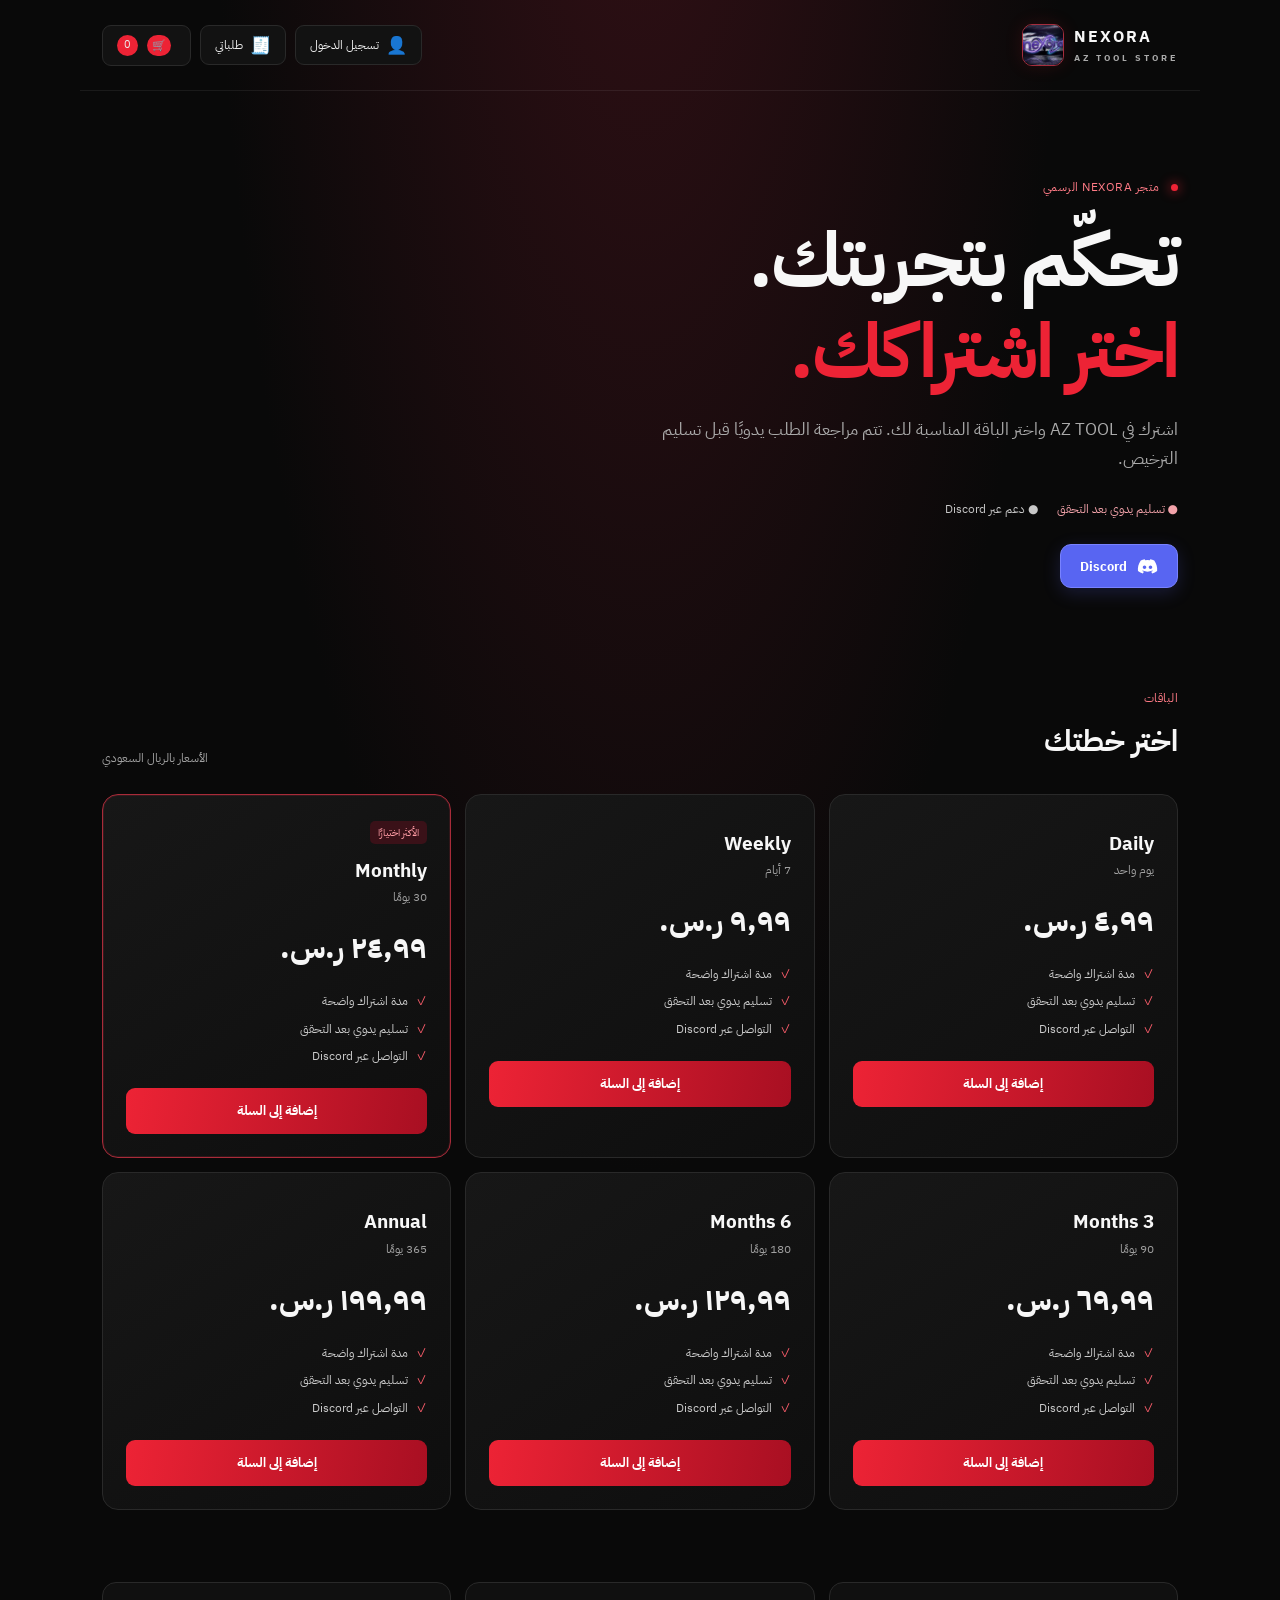
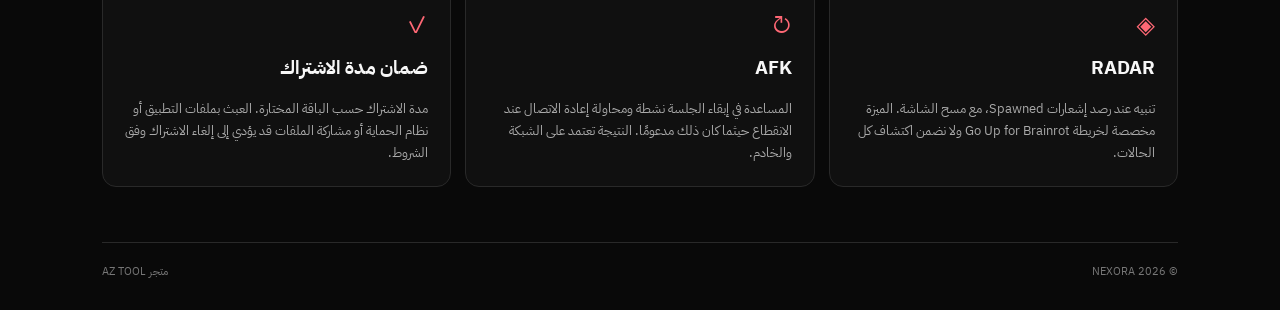
==== index.html @ 72d1bf0b "Add bank transfer option to checkout" ====
<!doctype html>
<html lang="ar" dir="rtl"><head><meta charset="utf-8"><meta name="viewport" content="width=device-width,initial-scale=1"><meta name="theme-color" content="#090909"><meta name="description" content="NEXORA — متجر AZ TOOL الرسمي"><title>NEXORA | AZ TOOL</title><link rel="icon" href="/IMG_4552.jpg" type="image/jpeg"><link rel="stylesheet" href="/style.css"></head><body>
<header class="top"><a class="brand" href="#"><img class="brand-logo" src="/IMG_4552.jpg" alt="NEXORA"><span>NEXORA<small>AZ TOOL STORE</small></span></a><nav class="top-actions"><button class="nav-button" id="account-open" type="button"><span class="nav-icon">👤</span><span id="account-label">تسجيل الدخول</span></button><button class="nav-button" id="orders-open" type="button" hidden><span class="nav-icon">🧾</span> طلباتي</button><button class="nav-button cart-button" id="cart-open" type="button"><span class="nav-icon">🛒</span><span id="cart-count">0</span></button></nav></header>
<main><section class="hero"><div class="eyebrow"><span class="dot"></span> متجر NEXORA الرسمي</div><h1>تحكّم بتجربتك.<br><em>اختر اشتراكك.</em></h1><p>اشترك في AZ TOOL واختر الباقة المناسبة لك. تتم مراجعة الطلب يدويًا قبل تسليم الترخيص.</p><div class="hero-tags"><span>● تسليم يدوي بعد التحقق</span><span>● دعم عبر Discord</span></div><div class="hero-community"><a class="discord-button" href="https://discord.gg/yvsZAVZ2n" target="_blank" rel="noopener noreferrer" aria-label="Discord"><svg viewBox="0 0 24 24" aria-hidden="true"><path fill="currentColor" d="M19.7 5.1a18.2 18.2 0 0 0-4.5-1.4l-.6 1.2a16.7 16.7 0 0 0-5.2 0l-.6-1.2a18.2 18.2 0 0 0-4.5 1.4C1.5 9.2.7 13.2 1.1 17.1a18.4 18.4 0 0 0 5.6 2.8l1.2-1.9-1.9-.9.5-.4c3.6 1.7 7.5 1.7 11.1 0l.5.4-1.9.9 1.2 1.9a18.4 18.4 0 0 0 5.6-2.8c.5-4.5-.8-8.5-3.3-12ZM8.6 14.8c-1.1 0-2-.9-2-2s.9-2 2-2 2 .9 2 2-.9 2-2 2Zm6.8 0c-1.1 0-2-.9-2-2s.9-2 2-2 2 .9 2 2-.9 2-2 2Z"/></svg><span>Discord</span></a></div></section><section class="products"><div class="section-heading"><div><span class="eyebrow">الباقات</span><h2>اختر خطتك</h2></div><span class="muted">الأسعار بالريال السعودي</span></div><div id="plans" class="plan-grid"></div></section><section class="features"><article><span class="feature-icon">◈</span><h3>RADAR</h3><p>تنبيه عند رصد إشعارات Spawned، مع مسح الشاشة. الميزة مخصصة لخريطة Go Up for Brainrot ولا نضمن اكتشاف كل الحالات.</p></article><article><span class="feature-icon">↻</span><h3>AFK</h3><p>المساعدة في إبقاء الجلسة نشطة ومحاولة إعادة الاتصال عند الانقطاع حيثما كان ذلك مدعومًا. النتيجة تعتمد على الشبكة والخادم.</p></article><article><span class="feature-icon">✓</span><h3>ضمان مدة الاشتراك</h3><p>مدة الاشتراك حسب الباقة المختارة. العبث بملفات التطبيق أو نظام الحماية أو مشاركة الملفات قد يؤدي إلى إلغاء الاشتراك وفق الشروط.</p></article></section><footer><span>© <span id="year"></span> NEXORA</span><span>متجر AZ TOOL</span></footer></main>
<dialog id="cart-dialog"><div class="dialog-content"><button type="button" class="close" data-close="cart-dialog">×</button><span class="eyebrow">مشترياتك</span><h2>سلة NEXORA</h2><div id="cart-content" class="cart-content"></div><button class="primary wide" id="cart-checkout" type="button" disabled>متابعة الطلب</button></div></dialog>
<dialog id="account-dialog"><div class="dialog-content"><button type="button" class="close" data-close="account-dialog">×</button><span class="eyebrow">NEXORA ACCOUNT</span><h2 id="account-title">تسجيل الدخول</h2><div id="customer-login"><p>سجّل الدخول برمز تحقق يصلك على بريدك الإلكتروني.</p><form id="request-code-form"><label for="customer-first-name">الاسم الأول</label><input id="customer-first-name" type="text" required maxlength="40" autocomplete="given-name" placeholder="مثال: أحمد"><label for="customer-email">البريد الإلكتروني</label><input id="customer-email" type="email" required maxlength="160" placeholder="you@example.com"><button class="primary wide" type="submit">إرسال رمز التحقق</button></form><form id="verify-code-form" hidden><label for="customer-code">رمز التحقق</label><input id="customer-code" inputmode="numeric" pattern="[0-9]{6}" maxlength="6" required placeholder="000000"><button class="primary wide" type="submit">تأكيد الدخول</button><div class="auth-actions"><button class="text-button" id="change-email" type="button">استخدام بريد آخر</button><button class="text-button" id="resend-code" type="button">إعادة إرسال رمز التحقق</button></div></form><p id="customer-auth-status" class="status" role="status"></p><p class="fineprint">لن نطلب منك كلمة مرور. رمز التحقق صالح لمدة 10 دقائق.</p></div><div id="customer-area" hidden><div class="profile-card"><div class="profile-avatar" aria-hidden="true"><span>🤖</span><i></i></div><div class="profile-identity"><strong id="profile-name">عميل NEXORA</strong><span id="profile-email"></span></div></div><div class="profile-divider"></div><button id="customer-logout" class="secondary wide" type="button">تسجيل الخروج</button></div></div></dialog>
<dialog id="orders-dialog"><div class="dialog-content"><button type="button" class="close" data-close="orders-dialog">×</button><span class="eyebrow">ORDER HISTORY</span><h2>طلباتي</h2><button id="refresh-orders" class="secondary wide" type="button">↻ تحديث الطلبات</button><div id="customer-orders" class="orders-list"></div></div></dialog>
<dialog id="success-dialog"><div class="dialog-content success-content"><div class="success-mark" aria-hidden="true">✓</div><span class="eyebrow">NEXORA • THANK YOU</span><h2>شكرًا لثقتك في NEXORA!</h2><p class="success-message">تم تأكيد الدفع تلقائيًا عبر PayPal وتحديث حالة طلبك إلى مدفوع. فريقنا بيتولى مراجعة التسليم.</p><div class="success-order-box"><small>رقم الطلب</small><strong id="success-order-ids"></strong></div><p id="success-email-note" class="success-email-note"></p><button class="primary wide" id="success-view-orders" type="button">متابعة طلباتي</button><button class="text-button" id="success-close" type="button">العودة للمتجر</button></div></dialog>
<dialog id="checkout"><form id="order-form"><button type="button" class="close" id="close-modal">×</button><span class="eyebrow">إتمام الطلب</span><h2 id="chosen-name">الباقة</h2><p id="chosen-price" class="price-line"></p><input type="hidden" id="plan-id" name="planId"><label for="discord">اسم مستخدم Discord <b>*</b></label><input id="discord" name="discord" required maxlength="80" placeholder="مثال: username أو username#0000"><p class="fineprint">سيتم ربط الطلب ببريد حسابك. أكمل الدفع بأمان عبر PayPal.</p><div class="payment-divider"><span>أو</span></div><button type="button" id="bank-transfer-toggle" class="secondary wide">تحويل بنك الراجحي</button><section id="bank-transfer-panel" class="bank-transfer-panel" hidden><h3>بيانات التحويل البنكي</h3><div class="bank-detail"><small>اسم صاحب الحساب</small><strong id="bank-account-name"></strong></div><div class="bank-detail"><small>رقم الحساب</small><strong id="bank-account-number" dir="ltr"></strong><button type="button" class="text-button copy-bank" data-copy-target="bank-account-number">نسخ</button></div><div class="bank-detail"><small>الآيبان</small><strong id="bank-iban" dir="ltr"></strong><button type="button" class="text-button copy-bank" data-copy-target="bank-iban">نسخ</button></div><label for="bank-receipt">ارفق الإيصال</label><input id="bank-receipt" type="file" accept="image/jpeg,image/png,image/webp" required><small class="fineprint">صورة JPG أو PNG أو WEBP، بحد أقصى 5 ميجابايت.</small><button type="button" id="bank-transfer-submit" class="primary wide">إرسال الإيصال</button><p class="fineprint">إرسال الإيصال لا يعني تأكيد الدفع. تتم مراجعة التحويل يدويًا بعد التحقق من وصول المبلغ.</p></section><div id="paypal-buttons"></div><p id="form-status" role="status" class="status"></p></form></dialog><script src="/app.js" defer></script></body></html>
---- style.css ----
@import url('https://fonts.googleapis.com/css2?family=IBM+Plex+Sans+Arabic:wght@400;500;600;700&display=swap');
:root{color-scheme:dark;--bg:#090909;--panel:#121212;--line:#292929;--text:#f7f7f7;--muted:#a0a0a0;--red:#ed2335;--red2:#a80f22}*{box-sizing:border-box}body{margin:0;background:radial-gradient(ellipse at 50% -20%,#341016 0,transparent 48%),var(--bg);color:var(--text);font-family:'IBM Plex Sans Arabic',system-ui,sans-serif;line-height:1.7}a{color:inherit;text-decoration:none}.top{max-width:1120px;margin:auto;padding:24px 22px;display:flex;align-items:center;justify-content:space-between;border-bottom:1px solid #ffffff12}.brand{display:flex;gap:12px;align-items:center;font-weight:800;letter-spacing:2px;direction:ltr}.brand small{display:block;color:#aaa;font-size:9px;letter-spacing:3px}.brand-mark{display:grid;place-items:center;width:42px;height:42px;background:var(--red);border-radius:12px;font-size:23px;color:white;box-shadow:0 0 32px #ed233533}.admin-link{font-size:13px;color:#ddd;border:1px solid var(--line);padding:7px 13px;border-radius:9px}.admin-link:hover{border-color:var(--red)}main{max-width:1120px;margin:auto;padding:0 22px}.hero{padding:86px 0 72px;max-width:740px}.eyebrow{font-size:12px;color:#ff7b86;letter-spacing:.5px}.dot{display:inline-block;width:7px;height:7px;background:var(--red);border-radius:50%;margin-left:8px;box-shadow:0 0 12px var(--red)}h1{font-size:clamp(42px,7vw,76px);line-height:1.2;letter-spacing:-2px;margin:18px 0}h1 em{font-style:normal;color:var(--red)}.hero>p{color:#aaa;max-width:560px;font-size:17px}.hero-tags{display:flex;gap:18px;flex-wrap:wrap;color:#c8c8c8;font-size:12px;margin-top:25px}.hero-tags span:first-child{color:#f3a3aa}.products{padding:24px 0 72px}.section-heading{display:flex;align-items:end;justify-content:space-between;margin-bottom:25px}.section-heading h2,.terms h2{margin:3px 0;font-size:30px}.muted{color:var(--muted);font-size:12px}.plan-grid{display:grid;grid-template-columns:repeat(3,minmax(0,1fr));gap:14px}.plan{position:relative;border:1px solid var(--line);background:linear-gradient(145deg,#171717,#0e0e0e);padding:23px;border-radius:16px;min-width:0;transition:.2s}.plan:hover{border-color:#a62a37;transform:translateY(-3px)}.plan.popular{border-color:#a82b39;box-shadow:inset 0 0 0 1px #a82b3933}.badge{display:inline-block;background:#3a1118;color:#ff9ca5;border-radius:5px;padding:3px 8px;font-size:10px}.plan h3{font-size:19px;margin:10px 0 0}.plan .duration{color:var(--muted);font-size:12px}.amount{font-size:31px;font-weight:700;direction:ltr;text-align:right;margin:15px 0}.amount small{font-size:12px;color:var(--muted);font-weight:400}.plan ul{list-style:none;padding:0;margin:16px 0 22px;color:#ccc;font-size:12px}.plan li{margin:7px 0}.plan li:before{content:'✓';color:#f45b68;margin-left:8px}.primary{border:0;border-radius:9px;background:linear-gradient(100deg,var(--red),var(--red2));color:white;font:inherit;font-size:13px;font-weight:700;padding:12px 17px;cursor:pointer}.primary:hover{filter:brightness(1.12)}.wide{width:100%}.features{display:grid;grid-template-columns:repeat(3,minmax(0,1fr));gap:14px;padding:0 0 55px}.features article,.terms{border:1px solid var(--line);background:#101010;border-radius:14px;padding:22px}.feature-icon{color:#ff6875;font-size:24px}.features h3{margin:7px 0}.features p,.terms p{color:#aaa;font-size:13px;margin-bottom:0}.terms{margin-bottom:40px}.terms h2{font-size:22px}footer{border-top:1px solid var(--line);padding:20px 0 28px;display:flex;justify-content:space-between;color:#777;font-size:11px}dialog{border:1px solid #393939;border-radius:18px;background:#111;color:var(--text);width:min(480px,calc(100% - 28px));padding:0;box-shadow:0 20px 100px #000b}dialog::backdrop{background:#000b;backdrop-filter:blur(5px)}dialog form{padding:27px;position:relative}.close{position:absolute;left:20px;top:14px;background:none;border:0;color:#aaa;font-size:28px;cursor:pointer}dialog h2{margin:8px 0}.price-line{color:#ff6b77;font-size:21px;font-weight:700;margin:0 0 20px}label{display:block;font-size:12px;color:#ccc;margin:15px 0 6px}label b{color:#ff6674}input{width:100%;background:#090909;border:1px solid #333;color:white;border-radius:8px;padding:12px;font:inherit;font-size:14px;outline:none}input:focus{border-color:var(--red)}.fineprint{color:#888;font-size:11px;margin:16px 0}.status{font-size:12px;color:#ff8d97}.status:empty{display:none}@media(max-width:800px){.plan-grid{grid-template-columns:repeat(2,minmax(0,1fr))}.features{grid-template-columns:1fr}.hero{padding:60px 0}.section-heading{align-items:start;gap:10px;flex-direction:column}}@media(max-width:480px){.plan-grid{grid-template-columns:1fr}.top{padding:17px}.hero h1{letter-spacing:-1px}.plan{padding:20px}main{padding:0 16px}}
.top-actions{display:flex;align-items:center;gap:9px}.nav-button{border:1px solid var(--line);background:#121212;color:#eee;border-radius:9px;padding:9px 14px;font:inherit;font-size:12px;cursor:pointer}.nav-button:hover{border-color:var(--red)}.cart-button span{display:inline-grid;place-items:center;min-width:21px;height:21px;margin-right:5px;padding:0 5px;border-radius:20px;background:var(--red);font-size:11px}.dialog-content{padding:28px;position:relative}.dialog-content h2{margin:8px 0 16px}.dialog-content>p{color:#aaa;font-size:13px}.cart-content{border-top:1px solid var(--line);border-bottom:1px solid var(--line);padding:14px 0;margin:18px 0}.cart-line{display:flex;align-items:center;gap:12px;justify-content:space-between;flex-wrap:wrap}.cart-line div{display:flex;flex-direction:column}.cart-line small{color:var(--muted);font-size:11px}.cart-price{color:#ff7883}.remove-cart{background:none;border:0;color:#ff8790;font:inherit;font-size:11px;cursor:pointer}.cart-line+.cart-line{margin-top:13px;padding-top:13px;border-top:1px solid var(--line)}.cart-total{display:flex;justify-content:space-between;align-items:center;margin-top:16px;padding-top:14px;border-top:1px solid var(--line);color:#ff9aa3}.cart-total strong:first-child{color:var(--text)}.coming-soon{border:1px solid #57232b;background:#241015;color:#ffabb2;border-radius:10px;padding:13px;text-align:center;font-size:12px;margin:18px 0}.nav-button:focus-visible,.primary:focus-visible{outline:2px solid #ff8992;outline-offset:3px}@media(max-width:480px){.top-actions{gap:6px}.nav-button{padding:8px 10px;font-size:11px}.dialog-content{padding:24px 19px}}

.top{position:relative;justify-content:space-between}.top-actions{display:flex;align-items:center;gap:22px;margin-right:auto}.nav-button{display:inline-flex;align-items:center;justify-content:center;gap:7px}.nav-icon{font-size:17px;line-height:1}.cart-button span#cart-count{margin:0 2px 0 0}.brand{margin-left:auto}
@media(max-width:480px){.top-actions{gap:14px}.nav-button{padding:8px 11px}}

/* Header: account and cart on opposite corners, brand centered */
.top{position:relative;min-height:90px;justify-content:center}
.brand{position:absolute;left:50%;transform:translateX(-50%);margin:0}
.top-actions{position:absolute;inset:0;display:flex;align-items:center;justify-content:space-between;gap:0;margin:0;padding:0 22px;pointer-events:none}
.top-actions .nav-button{pointer-events:auto}
@media(max-width:480px){.top{min-height:78px}.top-actions{padding:0 16px}.brand{transform:translateX(-50%) scale(.9)}}

/* Prevent selecting storefront copy while keeping form fields usable */
body{ -webkit-user-select:none; user-select:none }
input,textarea,[contenteditable="true"]{-webkit-user-select:text;user-select:text}

/* NEXORA customer account and order history */
.text-button{display:block;margin:12px auto 0;background:none;border:0;color:#ff8992;font:inherit;font-size:12px;cursor:pointer}
.secondary{border:1px solid #444;background:#191919;color:#eee;border-radius:9px;padding:12px;font:inherit;font-size:13px;cursor:pointer}
.orders-list{max-height:55vh;overflow:auto;margin:14px 0}
.order-card{border:1px solid #343434;border-radius:14px;padding:16px;margin:12px 0;background:linear-gradient(145deg,#191316,#101010);box-shadow:0 8px 25px #0005}
.order-card-head{display:flex;align-items:center;justify-content:space-between;gap:10px;padding-bottom:12px;border-bottom:1px solid #ffffff18}
.order-card-head div,.order-details div{display:flex;flex-direction:column;gap:3px}
.order-card small,.order-details small{font-size:10px;color:#999}
.order-card-head strong{font-size:13px;direction:ltr}
.order-status{font-size:11px;border-radius:30px;padding:5px 10px;background:#30240f;color:#ffd37b}
.status-paid{background:#123222;color:#83e6aa}.status-delivered{background:#102b36;color:#83dfff}.status-cancelled{background:#35151b;color:#ff9ba5}
.order-details{display:grid;grid-template-columns:repeat(2,minmax(0,1fr));gap:13px;padding:14px 0}
.order-details strong{font-size:12px}
.order-events{border-top:1px solid #ffffff15;padding-top:7px}
.order-events p{font-size:11px;color:#ccc;margin:8px 0}
.order-events p span{display:inline-block;width:6px;height:6px;background:#ed2335;border-radius:50%;margin-left:6px}
.order-events small{display:block;margin:2px 14px 0}
.invoice-link{display:block;text-align:center;text-decoration:none;background:#35131a;color:#ffb2b9;border:1px solid #7d2632;border-radius:8px;padding:10px;font-size:12px;margin-top:12px}
.empty-orders{text-align:center;border:1px dashed #444;border-radius:14px;padding:25px 15px;color:#aaa}
.empty-orders span{display:block;font-size:28px;margin-bottom:8px}.empty-orders strong{color:#eee}.empty-orders p{font-size:12px}
@media(max-width:480px){.order-details{grid-template-columns:repeat(2,minmax(0,1fr))}}

.brand-logo{display:block;width:42px;height:42px;object-fit:cover;border-radius:12px;border:1px solid #b43a49;box-shadow:0 0 24px #ed233533}

/* Header brand logo stays inside its original compact mark; no centered overlay */
.top{position:relative;min-height:80px;justify-content:space-between}
.brand{position:static;left:auto;transform:none;margin:0;display:flex;align-items:center;gap:10px}
.brand-logo{width:42px;height:42px;min-width:42px;object-fit:contain;object-position:center;background:#151015;padding:3px;border-radius:12px;border:1px solid #a52d3d;box-shadow:0 0 18px #ed233522}
.top-actions{position:static;inset:auto;display:flex;align-items:center;justify-content:flex-end;gap:9px;margin:0;padding:0;pointer-events:auto}
.top-actions .nav-button{pointer-events:auto}
.auth-actions{display:flex;align-items:center;justify-content:center;gap:18px;margin-top:10px}
.auth-actions .text-button{margin:0}
#refresh-orders{margin-top:12px}
@media(max-width:480px){.top{min-height:72px}.brand{transform:none}.brand-logo{width:38px;height:38px;min-width:38px}.top-actions{gap:6px}.auth-actions{gap:12px}}

/* Exact compact logo frame */
.brand-logo{display:block!important;width:42px!important;height:42px!important;min-width:42px!important;max-width:42px!important;max-height:42px!important;aspect-ratio:1/1;flex:0 0 42px;box-sizing:border-box;object-fit:contain!important;object-position:center;padding:0!important;margin:0!important;border:1px solid #a52d3d;border-radius:10px;background:#151015;box-shadow:0 0 18px #ed233522}
@media(max-width:480px){.brand-logo{width:42px!important;height:42px!important;min-width:42px!important;max-width:42px!important;flex-basis:42px}}


/* Separate customer profile from order history */
.profile-card{display:flex;align-items:center;gap:16px;padding:18px 0 22px}.profile-avatar{width:76px;height:76px;flex:0 0 76px;border-radius:50%;display:grid;place-items:center;position:relative;background:radial-gradient(circle at 35% 25%,#57313a,#21151a 62%,#111);border:2px solid #8f2938;box-shadow:0 0 25px #ed233522}.profile-avatar span{font-size:36px;filter:grayscale(.15)}.profile-avatar i{position:absolute;width:13px;height:13px;border-radius:50%;background:#39cf83;border:2px solid #111;bottom:1px;right:2px}.profile-identity{min-width:0;display:flex;flex-direction:column;gap:5px}.profile-identity strong{font-size:17px;color:#fff}.profile-identity span{font-size:12px;color:#aaa;direction:ltr;text-align:right;overflow-wrap:anywhere}.profile-divider{height:1px;background:#ffffff18;margin:0 0 18px}#orders-dialog .orders-list{max-height:60vh}#orders-dialog #refresh-orders{margin:0 0 12px}


/* Final logo sizing: image fills the frame edge-to-edge */
.brand-logo{
  display:block!important;
  width:42px!important;
  height:42px!important;
  min-width:42px!important;
  max-width:42px!important;
  min-height:42px!important;
  max-height:42px!important;
  flex:0 0 42px!important;
  aspect-ratio:1/1;
  box-sizing:border-box;
  object-fit:cover!important;
  object-position:center!important;
  padding:0!important;
  margin:0!important;
  border:1px solid #a52d3d!important;
  border-radius:10px!important;
  background:transparent!important;
}
@media(max-width:480px){
  .brand-logo{
    width:42px!important;height:42px!important;
    min-width:42px!important;max-width:42px!important;
    min-height:42px!important;max-height:42px!important;
    flex-basis:42px!important;
  }
}


/* Discord community link */
.discord-button{display:inline-flex;align-items:center;justify-content:center;gap:8px;min-height:40px;padding:8px 13px;border-radius:10px;background:#5865f2;border:1px solid #7882ff;color:#fff;font-size:12px;font-weight:700;line-height:1;transition:background .18s,transform .18s,box-shadow .18s;box-shadow:0 5px 18px #5865f233}
.discord-button svg{width:19px;height:19px;flex:0 0 19px}
.discord-button:hover{background:#4752c4;transform:translateY(-1px);box-shadow:0 7px 22px #5865f255}
@media(max-width:480px){.discord-button{min-height:36px;padding:7px 9px;gap:5px;font-size:10px}.discord-button svg{width:16px;height:16px;flex-basis:16px}}

/* Place Discord community CTA beneath the hero content */
.hero-community{display:flex;justify-content:flex-start;margin-top:25px}
.hero-community .discord-button{min-height:44px;padding:10px 19px;border-radius:11px;font-size:13px;gap:10px}
.hero-community .discord-button svg{width:21px;height:21px;flex-basis:21px}
@media(max-width:480px){.hero-community{margin-top:20px}.hero-community .discord-button{min-height:42px;padding:9px 16px}}


/* Order success / thank-you dialog */
.success-content{text-align:center;padding-top:34px}.success-mark{width:66px;height:66px;margin:4px auto 18px;display:grid;place-items:center;border-radius:50%;background:#123a29;border:1px solid #2c9c69;color:#79e6ad;font-size:36px;font-weight:700;box-shadow:0 0 30px #2c9c6922}.success-content h2{font-size:25px;margin:10px 0}.success-message{color:#d0d0d0;font-size:14px;line-height:1.9;margin:10px 0 18px}.success-order-box{padding:13px 15px;margin:18px 0;background:#191919;border:1px solid #343434;border-radius:10px;display:flex;flex-direction:column;gap:5px}.success-order-box small{font-size:11px;color:#999}.success-order-box strong{font-size:13px;color:#ff9aa3;overflow-wrap:anywhere}.success-email-note{font-size:12px;color:#aaa;line-height:1.8;margin:0 0 18px}.success-content .text-button{margin-top:14px}

/* PayPal checkout: prevent text/image selection while keeping the button clickable */
#paypal-buttons,
#paypal-buttons * {
  -webkit-user-select: none;
  user-select: none;
  -webkit-user-drag: none;
}
#paypal-buttons { cursor: pointer; }
#paypal-buttons iframe { cursor: pointer; }


/* PayPal button: remove the visible focus frame around the embedded checkout */
#paypal-buttons,
#paypal-buttons:focus,
#paypal-buttons:focus-within,
#paypal-buttons *:focus,
#paypal-buttons *:focus-visible {
  outline: none !important;
  box-shadow: none !important;
}


/* Remove the blue browser focus ring around the PayPal button area */
#paypal-buttons,
#paypal-buttons:focus,
#paypal-buttons:focus-within,
#paypal-buttons iframe,
#paypal-buttons iframe:focus,
#paypal-buttons button,
#paypal-buttons button:focus,
#paypal-buttons button:focus-visible {
  outline: 0 !important;
  border-color: transparent !important;
  box-shadow: none !important;
}
#paypal-buttons {
  -webkit-tap-highlight-color: transparent;
}
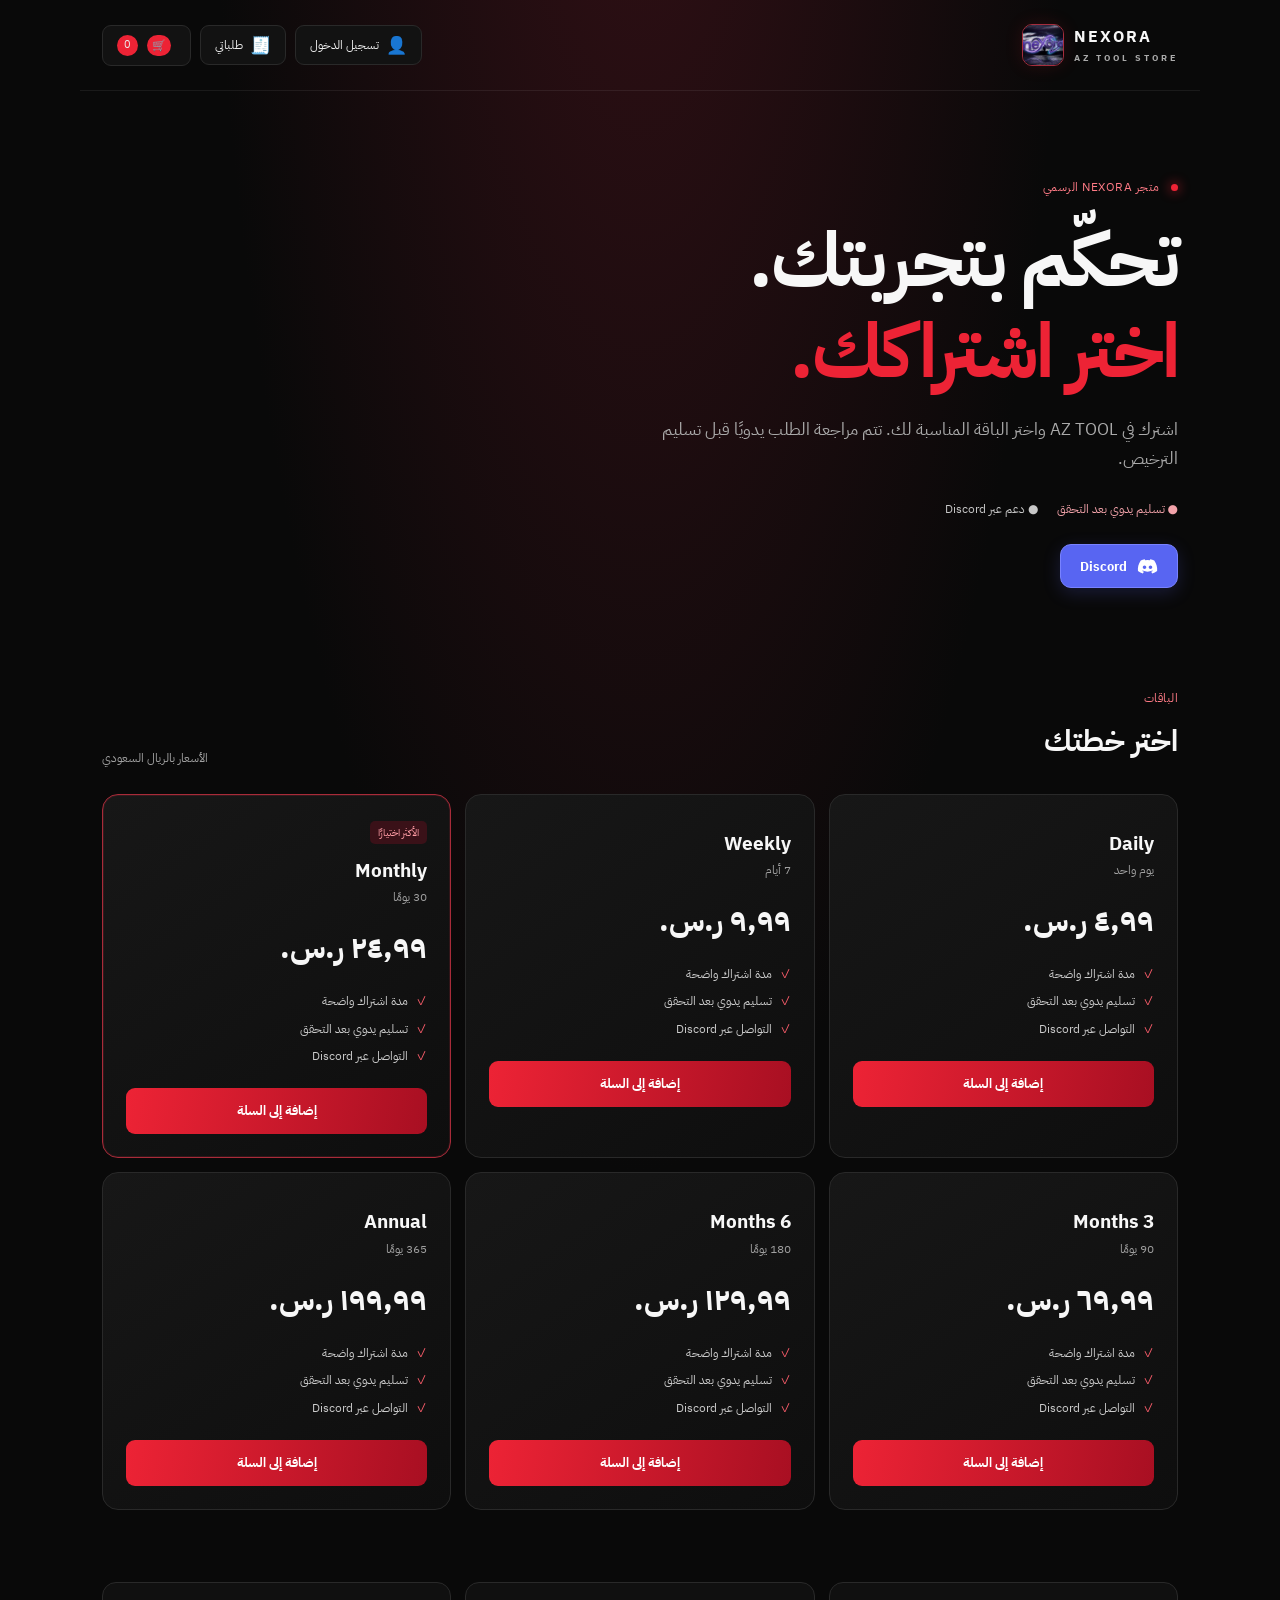
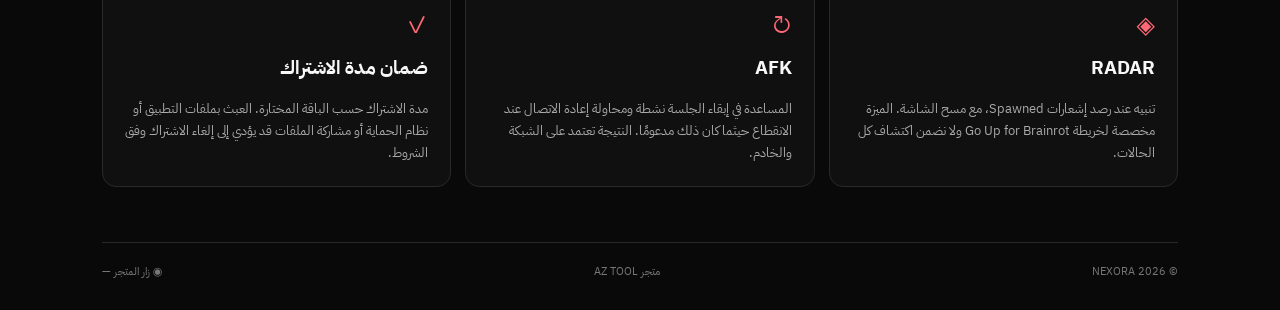
==== commit 2bc1d9f1: "Add read-only storefront visitor count" ====
--- a/index.html
+++ b/index.html
@@ -1,9 +1,9 @@
 <!doctype html>
 <html lang="ar" dir="rtl"><head><meta charset="utf-8"><meta name="viewport" content="width=device-width,initial-scale=1"><meta name="theme-color" content="#090909"><meta name="description" content="NEXORA — متجر AZ TOOL الرسمي"><title>NEXORA | AZ TOOL</title><link rel="icon" href="/IMG_4552.jpg" type="image/jpeg"><link rel="stylesheet" href="/style.css"></head><body>
 <header class="top"><a class="brand" href="#"><img class="brand-logo" src="/IMG_4552.jpg" alt="NEXORA"><span>NEXORA<small>AZ TOOL STORE</small></span></a><nav class="top-actions"><button class="nav-button" id="account-open" type="button"><span class="nav-icon">👤</span><span id="account-label">تسجيل الدخول</span></button><button class="nav-button" id="orders-open" type="button" hidden><span class="nav-icon">🧾</span> طلباتي</button><button class="nav-button cart-button" id="cart-open" type="button"><span class="nav-icon">🛒</span><span id="cart-count">0</span></button></nav></header>
-<main><section class="hero"><div class="eyebrow"><span class="dot"></span> متجر NEXORA الرسمي</div><h1>تحكّم بتجربتك.<br><em>اختر اشتراكك.</em></h1><p>اشترك في AZ TOOL واختر الباقة المناسبة لك. تتم مراجعة الطلب يدويًا قبل تسليم الترخيص.</p><div class="hero-tags"><span>● تسليم يدوي بعد التحقق</span><span>● دعم عبر Discord</span></div><div class="hero-community"><a class="discord-button" href="https://discord.gg/yvsZAVZ2n" target="_blank" rel="noopener noreferrer" aria-label="Discord"><svg viewBox="0 0 24 24" aria-hidden="true"><path fill="currentColor" d="M19.7 5.1a18.2 18.2 0 0 0-4.5-1.4l-.6 1.2a16.7 16.7 0 0 0-5.2 0l-.6-1.2a18.2 18.2 0 0 0-4.5 1.4C1.5 9.2.7 13.2 1.1 17.1a18.4 18.4 0 0 0 5.6 2.8l1.2-1.9-1.9-.9.5-.4c3.6 1.7 7.5 1.7 11.1 0l.5.4-1.9.9 1.2 1.9a18.4 18.4 0 0 0 5.6-2.8c.5-4.5-.8-8.5-3.3-12ZM8.6 14.8c-1.1 0-2-.9-2-2s.9-2 2-2 2 .9 2 2-.9 2-2 2Zm6.8 0c-1.1 0-2-.9-2-2s.9-2 2-2 2 .9 2 2-.9 2-2 2Z"/></svg><span>Discord</span></a></div></section><section class="products"><div class="section-heading"><div><span class="eyebrow">الباقات</span><h2>اختر خطتك</h2></div><span class="muted">الأسعار بالريال السعودي</span></div><div id="plans" class="plan-grid"></div></section><section class="features"><article><span class="feature-icon">◈</span><h3>RADAR</h3><p>تنبيه عند رصد إشعارات Spawned، مع مسح الشاشة. الميزة مخصصة لخريطة Go Up for Brainrot ولا نضمن اكتشاف كل الحالات.</p></article><article><span class="feature-icon">↻</span><h3>AFK</h3><p>المساعدة في إبقاء الجلسة نشطة ومحاولة إعادة الاتصال عند الانقطاع حيثما كان ذلك مدعومًا. النتيجة تعتمد على الشبكة والخادم.</p></article><article><span class="feature-icon">✓</span><h3>ضمان مدة الاشتراك</h3><p>مدة الاشتراك حسب الباقة المختارة. العبث بملفات التطبيق أو نظام الحماية أو مشاركة الملفات قد يؤدي إلى إلغاء الاشتراك وفق الشروط.</p></article></section><footer><span>© <span id="year"></span> NEXORA</span><span>متجر AZ TOOL</span></footer></main>
+<main><section class="hero"><div class="eyebrow"><span class="dot"></span> متجر NEXORA الرسمي</div><h1>تحكّم بتجربتك.<br><em>اختر اشتراكك.</em></h1><p>اشترك في AZ TOOL واختر الباقة المناسبة لك. تتم مراجعة الطلب يدويًا قبل تسليم الترخيص.</p><div class="hero-tags"><span>● تسليم يدوي بعد التحقق</span><span>● دعم عبر Discord</span></div><div class="hero-community"><a class="discord-button" href="https://discord.gg/yvsZAVZ2n" target="_blank" rel="noopener noreferrer" aria-label="Discord"><svg viewBox="0 0 24 24" aria-hidden="true"><path fill="currentColor" d="M19.7 5.1a18.2 18.2 0 0 0-4.5-1.4l-.6 1.2a16.7 16.7 0 0 0-5.2 0l-.6-1.2a18.2 18.2 0 0 0-4.5 1.4C1.5 9.2.7 13.2 1.1 17.1a18.4 18.4 0 0 0 5.6 2.8l1.2-1.9-1.9-.9.5-.4c3.6 1.7 7.5 1.7 11.1 0l.5.4-1.9.9 1.2 1.9a18.4 18.4 0 0 0 5.6-2.8c.5-4.5-.8-8.5-3.3-12ZM8.6 14.8c-1.1 0-2-.9-2-2s.9-2 2-2 2 .9 2 2-.9 2-2 2Zm6.8 0c-1.1 0-2-.9-2-2s.9-2 2-2 2 .9 2 2-.9 2-2 2Z"/></svg><span>Discord</span></a></div></section><section class="products"><div class="section-heading"><div><span class="eyebrow">الباقات</span><h2>اختر خطتك</h2></div><span class="muted">الأسعار بالريال السعودي</span></div><div id="plans" class="plan-grid"></div></section><section class="features"><article><span class="feature-icon">◈</span><h3>RADAR</h3><p>تنبيه عند رصد إشعارات Spawned، مع مسح الشاشة. الميزة مخصصة لخريطة Go Up for Brainrot ولا نضمن اكتشاف كل الحالات.</p></article><article><span class="feature-icon">↻</span><h3>AFK</h3><p>المساعدة في إبقاء الجلسة نشطة ومحاولة إعادة الاتصال عند الانقطاع حيثما كان ذلك مدعومًا. النتيجة تعتمد على الشبكة والخادم.</p></article><article><span class="feature-icon">✓</span><h3>ضمان مدة الاشتراك</h3><p>مدة الاشتراك حسب الباقة المختارة. العبث بملفات التطبيق أو نظام الحماية أو مشاركة الملفات قد يؤدي إلى إلغاء الاشتراك وفق الشروط.</p></article></section><footer><span>© <span id="year"></span> NEXORA</span><span>متجر AZ TOOL</span><span class="visitor-counter" aria-live="polite"><span aria-hidden="true">◉</span> زار المتجر <strong id="visitor-count">—</strong></span></footer></main>
 <dialog id="cart-dialog"><div class="dialog-content"><button type="button" class="close" data-close="cart-dialog">×</button><span class="eyebrow">مشترياتك</span><h2>سلة NEXORA</h2><div id="cart-content" class="cart-content"></div><button class="primary wide" id="cart-checkout" type="button" disabled>متابعة الطلب</button></div></dialog>
 <dialog id="account-dialog"><div class="dialog-content"><button type="button" class="close" data-close="account-dialog">×</button><span class="eyebrow">NEXORA ACCOUNT</span><h2 id="account-title">تسجيل الدخول</h2><div id="customer-login"><p>سجّل الدخول برمز تحقق يصلك على بريدك الإلكتروني.</p><form id="request-code-form"><label for="customer-first-name">الاسم الأول</label><input id="customer-first-name" type="text" required maxlength="40" autocomplete="given-name" placeholder="مثال: أحمد"><label for="customer-email">البريد الإلكتروني</label><input id="customer-email" type="email" required maxlength="160" placeholder="you@example.com"><button class="primary wide" type="submit">إرسال رمز التحقق</button></form><form id="verify-code-form" hidden><label for="customer-code">رمز التحقق</label><input id="customer-code" inputmode="numeric" pattern="[0-9]{6}" maxlength="6" required placeholder="000000"><button class="primary wide" type="submit">تأكيد الدخول</button><div class="auth-actions"><button class="text-button" id="change-email" type="button">استخدام بريد آخر</button><button class="text-button" id="resend-code" type="button">إعادة إرسال رمز التحقق</button></div></form><p id="customer-auth-status" class="status" role="status"></p><p class="fineprint">لن نطلب منك كلمة مرور. رمز التحقق صالح لمدة 10 دقائق.</p></div><div id="customer-area" hidden><div class="profile-card"><div class="profile-avatar" aria-hidden="true"><span>🤖</span><i></i></div><div class="profile-identity"><strong id="profile-name">عميل NEXORA</strong><span id="profile-email"></span></div></div><div class="profile-divider"></div><button id="customer-logout" class="secondary wide" type="button">تسجيل الخروج</button></div></div></dialog>
 <dialog id="orders-dialog"><div class="dialog-content"><button type="button" class="close" data-close="orders-dialog">×</button><span class="eyebrow">ORDER HISTORY</span><h2>طلباتي</h2><button id="refresh-orders" class="secondary wide" type="button">↻ تحديث الطلبات</button><div id="customer-orders" class="orders-list"></div></div></dialog>
-<dialog id="success-dialog"><div class="dialog-content success-content"><div class="success-mark" aria-hidden="true">✓</div><span class="eyebrow">NEXORA • THANK YOU</span><h2>شكرًا لثقتك في NEXORA!</h2><p class="success-message">تم تأكيد الدفع تلقائيًا عبر PayPal وتحديث حالة طلبك إلى مدفوع. فريقنا بيتولى مراجعة التسليم.</p><div class="success-order-box"><small>رقم الطلب</small><strong id="success-order-ids"></strong></div><p id="success-email-note" class="success-email-note"></p><button class="primary wide" id="success-view-orders" type="button">متابعة طلباتي</button><button class="text-button" id="success-close" type="button">العودة للمتجر</button></div></dialog>
-<dialog id="checkout"><form id="order-form"><button type="button" class="close" id="close-modal">×</button><span class="eyebrow">إتمام الطلب</span><h2 id="chosen-name">الباقة</h2><p id="chosen-price" class="price-line"></p><input type="hidden" id="plan-id" name="planId"><label for="discord">اسم مستخدم Discord <b>*</b></label><input id="discord" name="discord" required maxlength="80" placeholder="مثال: username أو username#0000"><p class="fineprint">سيتم ربط الطلب ببريد حسابك. أكمل الدفع بأمان عبر PayPal.</p><div class="payment-divider"><span>أو</span></div><button type="button" id="bank-transfer-toggle" class="secondary wide">تحويل بنك الراجحي</button><section id="bank-transfer-panel" class="bank-transfer-panel" hidden><h3>بيانات التحويل البنكي</h3><div class="bank-detail"><small>اسم صاحب الحساب</small><strong id="bank-account-name"></strong></div><div class="bank-detail"><small>رقم الحساب</small><strong id="bank-account-number" dir="ltr"></strong><button type="button" class="text-button copy-bank" data-copy-target="bank-account-number">نسخ</button></div><div class="bank-detail"><small>الآيبان</small><strong id="bank-iban" dir="ltr"></strong><button type="button" class="text-button copy-bank" data-copy-target="bank-iban">نسخ</button></div><label for="bank-receipt">ارفق الإيصال</label><input id="bank-receipt" type="file" accept="image/jpeg,image/png,image/webp" required><small class="fineprint">صورة JPG أو PNG أو WEBP، بحد أقصى 5 ميجابايت.</small><button type="button" id="bank-transfer-submit" class="primary wide">إرسال الإيصال</button><p class="fineprint">إرسال الإيصال لا يعني تأكيد الدفع. تتم مراجعة التحويل يدويًا بعد التحقق من وصول المبلغ.</p></section><div id="paypal-buttons"></div><p id="form-status" role="status" class="status"></p></form></dialog><script src="/app.js" defer></script></body></html>+<dialog id="success-dialog"><div class="dialog-content success-content"><div class="success-mark" aria-hidden="true">✓</div><span class="eyebrow">NEXORA • THANK YOU</span><h2>شكرًا لثقتك في NEXORA!</h2><p id="success-message" class="success-message">تم استلام طلبك بنجاح. ستظهر هنا تفاصيل حالة الدفع.</p><div class="success-order-box"><small>رقم الطلب</small><strong id="success-order-ids"></strong></div><p id="success-email-note" class="success-email-note"></p><button class="primary wide" id="success-view-orders" type="button">متابعة طلباتي</button><button class="text-button" id="success-close" type="button">العودة للمتجر</button></div></dialog>
+<dialog id="checkout"><form id="order-form"><button type="button" class="close" id="close-modal">×</button><span class="eyebrow">إتمام الطلب</span><h2 id="chosen-name">الباقة</h2><p id="chosen-price" class="price-line"></p><input type="hidden" id="plan-id" name="planId"><label for="discord">اسم مستخدم Discord <b>*</b></label><input id="discord" name="discord" required maxlength="80" placeholder="مثال: username أو username#0000"><p class="fineprint">سيتم ربط الطلب ببريد حسابك. أكمل الدفع بأمان عبر PayPal.</p><div class="payment-divider"><span>أو</span></div><button type="button" id="bank-transfer-toggle" class="secondary wide">تحويل بنك الراجحي</button><section id="bank-transfer-panel" class="bank-transfer-panel" hidden><h3>بيانات التحويل البنكي</h3><div class="bank-detail"><small>اسم صاحب الحساب</small><strong id="bank-account-name"></strong></div><div class="bank-detail"><small>رقم الحساب</small><strong id="bank-account-number" dir="ltr"></strong><button type="button" class="text-button copy-bank" data-copy-target="bank-account-number">نسخ</button></div><div class="bank-detail"><small>الآيبان</small><strong id="bank-iban" dir="ltr"></strong><button type="button" class="text-button copy-bank" data-copy-target="bank-iban">نسخ</button></div><label for="bank-receipt">ارفق الإيصال</label><input id="bank-receipt" type="file" accept="image/jpeg,image/png,image/webp" required><small class="fineprint">صورة JPG أو PNG أو WEBP، بحد أقصى 5 ميجابايت.</small><button type="button" id="bank-transfer-submit" class="primary wide">إرسال الإيصال</button><p class="fineprint">إرسال الإيصال لا يعني تأكيد الدفع. تتم مراجعة التحويل يدويًا بعد التحقق من وصول المبلغ.</p></section><div id="paypal-buttons"></div><p id="form-status" role="status" class="status"></p></form></dialog><script src="/app.js" defer></script><script src="/visitor-counter.js" defer></script></body></html>
--- a/style.css
+++ b/style.css
@@ -144,3 +144,19 @@
 #paypal-buttons {
   -webkit-tap-highlight-color: transparent;
 }
+
+
+/* Bank transfer checkout */
+.payment-divider{display:flex;align-items:center;gap:12px;margin:18px 0;color:#888;font-size:11px}
+.payment-divider:before,.payment-divider:after{content:"";height:1px;flex:1;background:#ffffff20}
+.bank-transfer-panel{margin-top:14px;padding:16px;border:1px solid #6f3039;border-radius:13px;background:linear-gradient(145deg,#211519,#111)}
+.bank-transfer-panel h3{margin:0 0 14px;font-size:15px}
+.bank-detail{position:relative;display:flex;flex-direction:column;gap:5px;padding:11px 10px;margin:8px 0;border:1px solid #ffffff17;border-radius:9px;background:#0c0c0c}
+.bank-detail small{font-size:10px;color:#aaa}
+.bank-detail strong{font-size:13px;overflow-wrap:anywhere}
+.bank-detail [dir="ltr"]{text-align:left;direction:ltr;padding-right:46px;font-family:monospace;letter-spacing:.3px}
+.bank-detail .copy-bank{position:absolute;left:8px;top:50%;transform:translateY(-50%);margin:0;padding:5px 8px}
+.bank-transfer-panel label{display:block;margin:16px 0 8px;font-size:12px}
+.bank-transfer-panel input[type=file]{width:100%;padding:10px;border:1px dashed #75404a;border-radius:9px;background:#0d0d0d;color:#ddd;font-size:11px}
+.bank-transfer-panel .fineprint{display:block;line-height:1.8;margin:8px 0;color:#aaa;font-size:10px}
+.bank-transfer-panel #bank-transfer-submit{margin-top:12px}
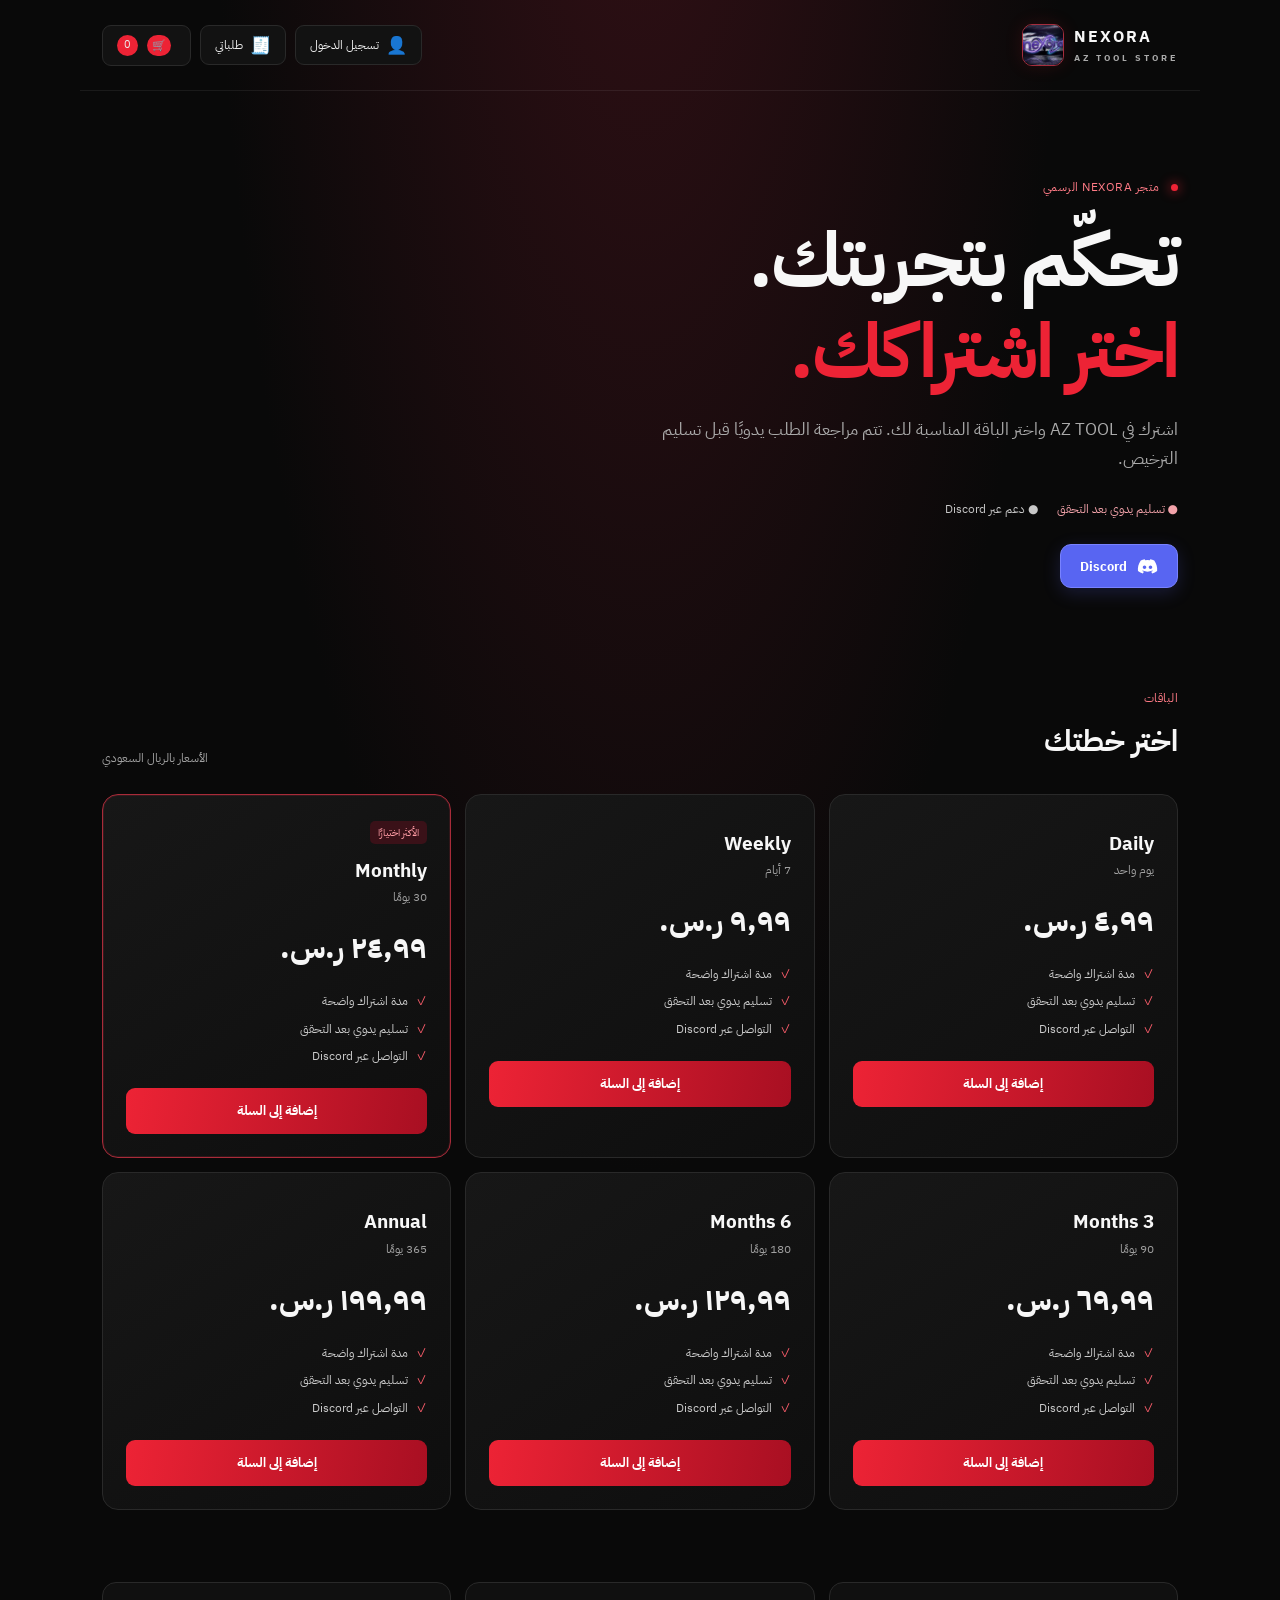
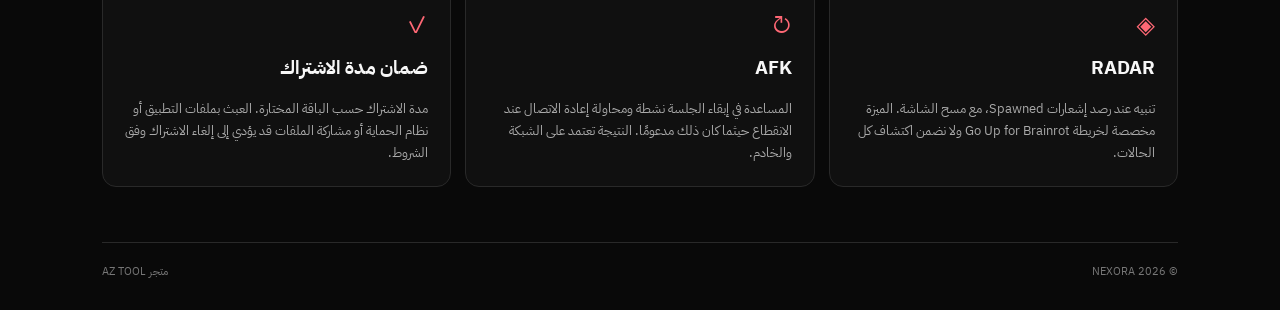
==== commit 92b86526: "Remove visitor counter from public storefront" ====
--- a/index.html
+++ b/index.html
@@ -1,9 +1,9 @@
 <!doctype html>
 <html lang="ar" dir="rtl"><head><meta charset="utf-8"><meta name="viewport" content="width=device-width,initial-scale=1"><meta name="theme-color" content="#090909"><meta name="description" content="NEXORA — متجر AZ TOOL الرسمي"><title>NEXORA | AZ TOOL</title><link rel="icon" href="/IMG_4552.jpg" type="image/jpeg"><link rel="stylesheet" href="/style.css"></head><body>
 <header class="top"><a class="brand" href="#"><img class="brand-logo" src="/IMG_4552.jpg" alt="NEXORA"><span>NEXORA<small>AZ TOOL STORE</small></span></a><nav class="top-actions"><button class="nav-button" id="account-open" type="button"><span class="nav-icon">👤</span><span id="account-label">تسجيل الدخول</span></button><button class="nav-button" id="orders-open" type="button" hidden><span class="nav-icon">🧾</span> طلباتي</button><button class="nav-button cart-button" id="cart-open" type="button"><span class="nav-icon">🛒</span><span id="cart-count">0</span></button></nav></header>
-<main><section class="hero"><div class="eyebrow"><span class="dot"></span> متجر NEXORA الرسمي</div><h1>تحكّم بتجربتك.<br><em>اختر اشتراكك.</em></h1><p>اشترك في AZ TOOL واختر الباقة المناسبة لك. تتم مراجعة الطلب يدويًا قبل تسليم الترخيص.</p><div class="hero-tags"><span>● تسليم يدوي بعد التحقق</span><span>● دعم عبر Discord</span></div><div class="hero-community"><a class="discord-button" href="https://discord.gg/yvsZAVZ2n" target="_blank" rel="noopener noreferrer" aria-label="Discord"><svg viewBox="0 0 24 24" aria-hidden="true"><path fill="currentColor" d="M19.7 5.1a18.2 18.2 0 0 0-4.5-1.4l-.6 1.2a16.7 16.7 0 0 0-5.2 0l-.6-1.2a18.2 18.2 0 0 0-4.5 1.4C1.5 9.2.7 13.2 1.1 17.1a18.4 18.4 0 0 0 5.6 2.8l1.2-1.9-1.9-.9.5-.4c3.6 1.7 7.5 1.7 11.1 0l.5.4-1.9.9 1.2 1.9a18.4 18.4 0 0 0 5.6-2.8c.5-4.5-.8-8.5-3.3-12ZM8.6 14.8c-1.1 0-2-.9-2-2s.9-2 2-2 2 .9 2 2-.9 2-2 2Zm6.8 0c-1.1 0-2-.9-2-2s.9-2 2-2 2 .9 2 2-.9 2-2 2Z"/></svg><span>Discord</span></a></div></section><section class="products"><div class="section-heading"><div><span class="eyebrow">الباقات</span><h2>اختر خطتك</h2></div><span class="muted">الأسعار بالريال السعودي</span></div><div id="plans" class="plan-grid"></div></section><section class="features"><article><span class="feature-icon">◈</span><h3>RADAR</h3><p>تنبيه عند رصد إشعارات Spawned، مع مسح الشاشة. الميزة مخصصة لخريطة Go Up for Brainrot ولا نضمن اكتشاف كل الحالات.</p></article><article><span class="feature-icon">↻</span><h3>AFK</h3><p>المساعدة في إبقاء الجلسة نشطة ومحاولة إعادة الاتصال عند الانقطاع حيثما كان ذلك مدعومًا. النتيجة تعتمد على الشبكة والخادم.</p></article><article><span class="feature-icon">✓</span><h3>ضمان مدة الاشتراك</h3><p>مدة الاشتراك حسب الباقة المختارة. العبث بملفات التطبيق أو نظام الحماية أو مشاركة الملفات قد يؤدي إلى إلغاء الاشتراك وفق الشروط.</p></article></section><footer><span>© <span id="year"></span> NEXORA</span><span>متجر AZ TOOL</span><span class="visitor-counter" aria-live="polite"><span aria-hidden="true">◉</span> زار المتجر <strong id="visitor-count">—</strong></span></footer></main>
+<main><section class="hero"><div class="eyebrow"><span class="dot"></span> متجر NEXORA الرسمي</div><h1>تحكّم بتجربتك.<br><em>اختر اشتراكك.</em></h1><p>اشترك في AZ TOOL واختر الباقة المناسبة لك. تتم مراجعة الطلب يدويًا قبل تسليم الترخيص.</p><div class="hero-tags"><span>● تسليم يدوي بعد التحقق</span><span>● دعم عبر Discord</span></div><div class="hero-community"><a class="discord-button" href="https://discord.gg/yvsZAVZ2n" target="_blank" rel="noopener noreferrer" aria-label="Discord"><svg viewBox="0 0 24 24" aria-hidden="true"><path fill="currentColor" d="M19.7 5.1a18.2 18.2 0 0 0-4.5-1.4l-.6 1.2a16.7 16.7 0 0 0-5.2 0l-.6-1.2a18.2 18.2 0 0 0-4.5 1.4C1.5 9.2.7 13.2 1.1 17.1a18.4 18.4 0 0 0 5.6 2.8l1.2-1.9-1.9-.9.5-.4c3.6 1.7 7.5 1.7 11.1 0l.5.4-1.9.9 1.2 1.9a18.4 18.4 0 0 0 5.6-2.8c.5-4.5-.8-8.5-3.3-12ZM8.6 14.8c-1.1 0-2-.9-2-2s.9-2 2-2 2 .9 2 2-.9 2-2 2Zm6.8 0c-1.1 0-2-.9-2-2s.9-2 2-2 2 .9 2 2-.9 2-2 2Z"/></svg><span>Discord</span></a></div></section><section class="products"><div class="section-heading"><div><span class="eyebrow">الباقات</span><h2>اختر خطتك</h2></div><span class="muted">الأسعار بالريال السعودي</span></div><div id="plans" class="plan-grid"></div></section><section class="features"><article><span class="feature-icon">◈</span><h3>RADAR</h3><p>تنبيه عند رصد إشعارات Spawned، مع مسح الشاشة. الميزة مخصصة لخريطة Go Up for Brainrot ولا نضمن اكتشاف كل الحالات.</p></article><article><span class="feature-icon">↻</span><h3>AFK</h3><p>المساعدة في إبقاء الجلسة نشطة ومحاولة إعادة الاتصال عند الانقطاع حيثما كان ذلك مدعومًا. النتيجة تعتمد على الشبكة والخادم.</p></article><article><span class="feature-icon">✓</span><h3>ضمان مدة الاشتراك</h3><p>مدة الاشتراك حسب الباقة المختارة. العبث بملفات التطبيق أو نظام الحماية أو مشاركة الملفات قد يؤدي إلى إلغاء الاشتراك وفق الشروط.</p></article></section><footer><span>© <span id="year"></span> NEXORA</span><span>متجر AZ TOOL</span></footer></main>
 <dialog id="cart-dialog"><div class="dialog-content"><button type="button" class="close" data-close="cart-dialog">×</button><span class="eyebrow">مشترياتك</span><h2>سلة NEXORA</h2><div id="cart-content" class="cart-content"></div><button class="primary wide" id="cart-checkout" type="button" disabled>متابعة الطلب</button></div></dialog>
 <dialog id="account-dialog"><div class="dialog-content"><button type="button" class="close" data-close="account-dialog">×</button><span class="eyebrow">NEXORA ACCOUNT</span><h2 id="account-title">تسجيل الدخول</h2><div id="customer-login"><p>سجّل الدخول برمز تحقق يصلك على بريدك الإلكتروني.</p><form id="request-code-form"><label for="customer-first-name">الاسم الأول</label><input id="customer-first-name" type="text" required maxlength="40" autocomplete="given-name" placeholder="مثال: أحمد"><label for="customer-email">البريد الإلكتروني</label><input id="customer-email" type="email" required maxlength="160" placeholder="you@example.com"><button class="primary wide" type="submit">إرسال رمز التحقق</button></form><form id="verify-code-form" hidden><label for="customer-code">رمز التحقق</label><input id="customer-code" inputmode="numeric" pattern="[0-9]{6}" maxlength="6" required placeholder="000000"><button class="primary wide" type="submit">تأكيد الدخول</button><div class="auth-actions"><button class="text-button" id="change-email" type="button">استخدام بريد آخر</button><button class="text-button" id="resend-code" type="button">إعادة إرسال رمز التحقق</button></div></form><p id="customer-auth-status" class="status" role="status"></p><p class="fineprint">لن نطلب منك كلمة مرور. رمز التحقق صالح لمدة 10 دقائق.</p></div><div id="customer-area" hidden><div class="profile-card"><div class="profile-avatar" aria-hidden="true"><span>🤖</span><i></i></div><div class="profile-identity"><strong id="profile-name">عميل NEXORA</strong><span id="profile-email"></span></div></div><div class="profile-divider"></div><button id="customer-logout" class="secondary wide" type="button">تسجيل الخروج</button></div></div></dialog>
 <dialog id="orders-dialog"><div class="dialog-content"><button type="button" class="close" data-close="orders-dialog">×</button><span class="eyebrow">ORDER HISTORY</span><h2>طلباتي</h2><button id="refresh-orders" class="secondary wide" type="button">↻ تحديث الطلبات</button><div id="customer-orders" class="orders-list"></div></div></dialog>
 <dialog id="success-dialog"><div class="dialog-content success-content"><div class="success-mark" aria-hidden="true">✓</div><span class="eyebrow">NEXORA • THANK YOU</span><h2>شكرًا لثقتك في NEXORA!</h2><p id="success-message" class="success-message">تم استلام طلبك بنجاح. ستظهر هنا تفاصيل حالة الدفع.</p><div class="success-order-box"><small>رقم الطلب</small><strong id="success-order-ids"></strong></div><p id="success-email-note" class="success-email-note"></p><button class="primary wide" id="success-view-orders" type="button">متابعة طلباتي</button><button class="text-button" id="success-close" type="button">العودة للمتجر</button></div></dialog>
-<dialog id="checkout"><form id="order-form"><button type="button" class="close" id="close-modal">×</button><span class="eyebrow">إتمام الطلب</span><h2 id="chosen-name">الباقة</h2><p id="chosen-price" class="price-line"></p><input type="hidden" id="plan-id" name="planId"><label for="discord">اسم مستخدم Discord <b>*</b></label><input id="discord" name="discord" required maxlength="80" placeholder="مثال: username أو username#0000"><p class="fineprint">سيتم ربط الطلب ببريد حسابك. أكمل الدفع بأمان عبر PayPal.</p><div class="payment-divider"><span>أو</span></div><button type="button" id="bank-transfer-toggle" class="secondary wide">تحويل بنك الراجحي</button><section id="bank-transfer-panel" class="bank-transfer-panel" hidden><h3>بيانات التحويل البنكي</h3><div class="bank-detail"><small>اسم صاحب الحساب</small><strong id="bank-account-name"></strong></div><div class="bank-detail"><small>رقم الحساب</small><strong id="bank-account-number" dir="ltr"></strong><button type="button" class="text-button copy-bank" data-copy-target="bank-account-number">نسخ</button></div><div class="bank-detail"><small>الآيبان</small><strong id="bank-iban" dir="ltr"></strong><button type="button" class="text-button copy-bank" data-copy-target="bank-iban">نسخ</button></div><label for="bank-receipt">ارفق الإيصال</label><input id="bank-receipt" type="file" accept="image/jpeg,image/png,image/webp" required><small class="fineprint">صورة JPG أو PNG أو WEBP، بحد أقصى 5 ميجابايت.</small><button type="button" id="bank-transfer-submit" class="primary wide">إرسال الإيصال</button><p class="fineprint">إرسال الإيصال لا يعني تأكيد الدفع. تتم مراجعة التحويل يدويًا بعد التحقق من وصول المبلغ.</p></section><div id="paypal-buttons"></div><p id="form-status" role="status" class="status"></p></form></dialog><script src="/app.js" defer></script><script src="/visitor-counter.js" defer></script></body></html>+<dialog id="checkout"><form id="order-form"><button type="button" class="close" id="close-modal">×</button><span class="eyebrow">إتمام الطلب</span><h2 id="chosen-name">الباقة</h2><p id="chosen-price" class="price-line"></p><input type="hidden" id="plan-id" name="planId"><label for="discord">اسم مستخدم Discord <b>*</b></label><input id="discord" name="discord" required maxlength="80" placeholder="مثال: username أو username#0000"><p class="fineprint">سيتم ربط الطلب ببريد حسابك. أكمل الدفع بأمان عبر PayPal.</p><div class="payment-divider"><span>أو</span></div><button type="button" id="bank-transfer-toggle" class="secondary wide">تحويل بنك الراجحي</button><section id="bank-transfer-panel" class="bank-transfer-panel" hidden><h3>بيانات التحويل البنكي</h3><div class="bank-detail"><small>اسم صاحب الحساب</small><strong id="bank-account-name"></strong></div><div class="bank-detail"><small>رقم الحساب</small><strong id="bank-account-number" dir="ltr"></strong><button type="button" class="text-button copy-bank" data-copy-target="bank-account-number">نسخ</button></div><div class="bank-detail"><small>الآيبان</small><strong id="bank-iban" dir="ltr"></strong><button type="button" class="text-button copy-bank" data-copy-target="bank-iban">نسخ</button></div><label for="bank-receipt">ارفق الإيصال</label><input id="bank-receipt" type="file" accept="image/jpeg,image/png,image/webp" required><small class="fineprint">صورة JPG أو PNG أو WEBP، بحد أقصى 5 ميجابايت.</small><button type="button" id="bank-transfer-submit" class="primary wide">إرسال الإيصال</button><p class="fineprint">إرسال الإيصال لا يعني تأكيد الدفع. تتم مراجعة التحويل يدويًا بعد التحقق من وصول المبلغ.</p></section><div id="paypal-buttons"></div><p id="form-status" role="status" class="status"></p></form></dialog><script src="/app.js" defer></script></body></html>
--- a/style.css
+++ b/style.css
@@ -160,3 +160,10 @@
 .bank-transfer-panel input[type=file]{width:100%;padding:10px;border:1px dashed #75404a;border-radius:9px;background:#0d0d0d;color:#ddd;font-size:11px}
 .bank-transfer-panel .fineprint{display:block;line-height:1.8;margin:8px 0;color:#aaa;font-size:10px}
 .bank-transfer-panel #bank-transfer-submit{margin-top:12px}
+
+
+/* Read-only storefront visitor counter */
+.visitor-counter{display:inline-flex;align-items:center;gap:7px;color:#888;font-size:11px;white-space:nowrap;direction:rtl}
+.visitor-counter>span{color:#ed5968;font-size:13px}
+.visitor-counter strong{color:#f3a0a8;font-variant-numeric:tabular-nums;font-size:12px}
+@media(max-width:480px){footer{gap:10px;flex-wrap:wrap}.visitor-counter{font-size:10px}}
